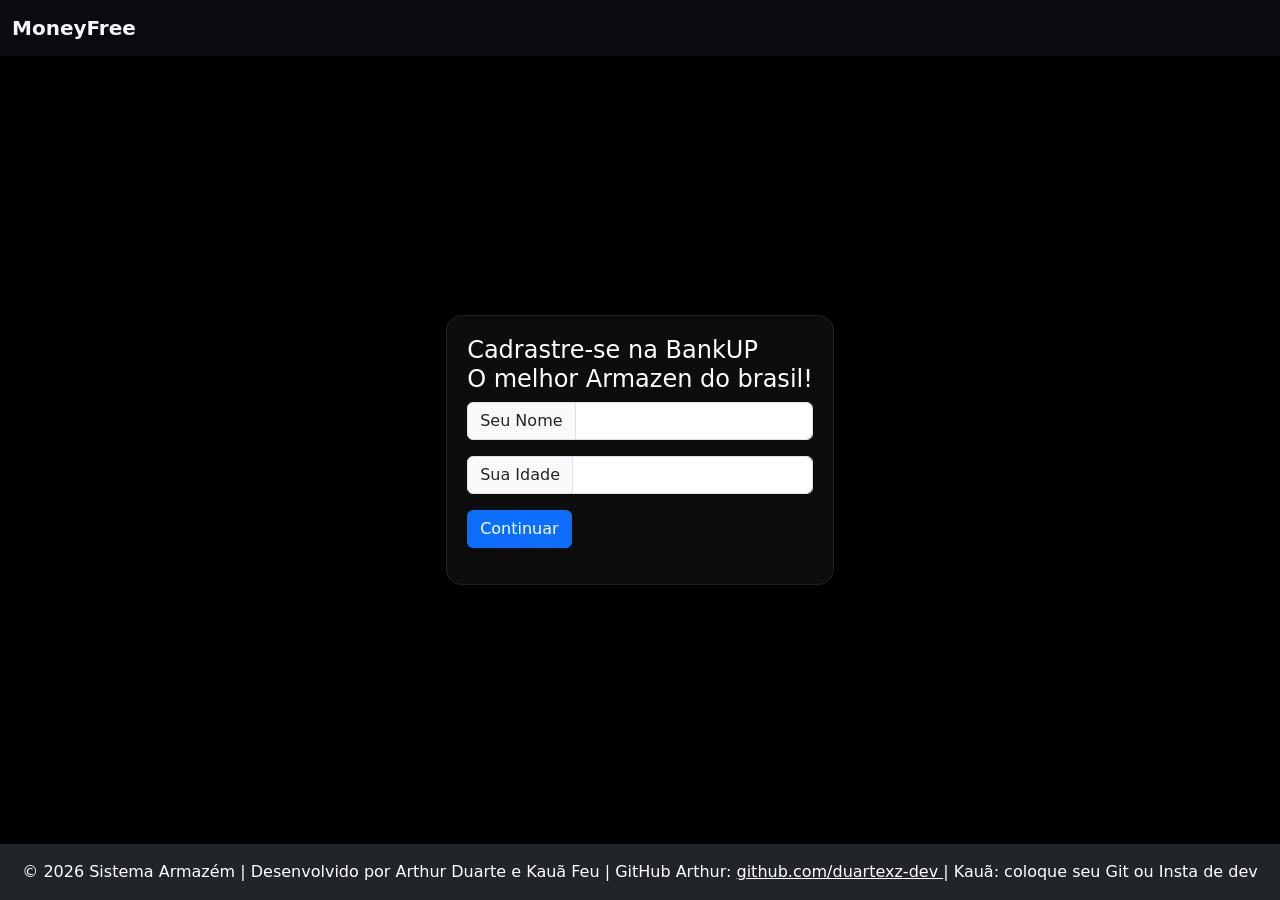
==== index.html @ b9325a63 "MoneyFree 2.0" ====
<!DOCTYPE html>
<html lang="pt-br">

<head>
    <meta charset="UTF-8">
    <meta name="viewport" content="width=device-width, initial-scale=1.0">
    <title>MoneyFree</title>
    <link href="https://cdn.jsdelivr.net/npm/bootstrap@5.3.8/dist/css/bootstrap.min.css" rel="stylesheet"
        integrity="sha384-sRIl4kxILFvY47J16cr9ZwB07vP4J8+LH7qKQnuqkuIAvNWLzeN8tE5YBujZqJLB" crossorigin="anonymous">
    <link rel="stylesheet" href="login.css">

</head>

<body>

    <nav class="navbar navbar-expand-lg navbar-custom">
        <div class="container-fluid">
            <a class="navbar-brand">MoneyFree</a>

            <button class="navbar-toggler" type="button" data-bs-toggle="collapse" data-bs-target="#navbarNav">
                <span class="navbar-toggler-icon"></span>
            </button>


        </div>
    </nav>


    <div class="div-login">
        <div class="login">

            <h4>Cadrastre-se na BankUP <br>
                O melhor Armazen do brasil!</h4>

            <div class="input-group mb-3">
                <span class="input-group-text" id="inputGroup-sizing-default">Seu Nome</span>
                <input type="text" class="form-control" aria-label="Sizing example input"
                    aria-describedby="inputGroup-sizing-default" id="nome">
            </div>
            <div class="input-group mb-3">
                <span class="input-group-text" id="inputGroup-sizing-default">Sua Idade</span>
                <input type="text" class="form-control" aria-label="Sizing example input"
                    aria-describedby="inputGroup-sizing-default" id="idade">
            </div>

            <div class="div-btn">
                <button type="button" class="btn btn-primary" onclick="confirmar()" id="btn-ocult2">Continuar</button>
            </div>

            <a class="btn btn-ocult btn-success" href="./html/home.html" id="btn-ocult">Ir para Home!</a>

            <p style=" color: rgb(255, 255, 255);" id="result"></p>

        </div>

    </div>









    <footer>
        <nav class="navbar bg-dark">
            <div class="container-fluid justify-content-center">

                <span class="navbar-text text-white">
                    © 2026 Sistema Armazém | Desenvolvido por Arthur Duarte e Kauã Feu |
                    GitHub Arthur:
                    <a class="text-white" href="https://github.com/duartexz-dev" target="_blank">
                        github.com/duartexz-dev
                    </a>
                    | Kauã: coloque seu Git ou Insta de dev
                </span>

            </div>
        </nav>
    </footer>
    <script src="login.js"></script>
    <script src="https://cdn.jsdelivr.net/npm/bootstrap@5.3.8/dist/js/bootstrap.bundle.min.js"
        integrity="sha384-FKyoEForCGlyvwx9Hj09JcYn3nv7wiPVlz7YYwJrWVcXK/BmnVDxM+D2scQbITxI"
        crossorigin="anonymous"></script>

</body>

</html>
---- login.css ----
body {
  background-color: rgb(0, 0, 0);
  margin: 0;
  overflow-x: hidden;
  height: 100%;
}
:root {
  /* PRIMARY - cor principal do sistema */
  --primary: #0b0b0f; /* preto elegante */
  --primary-dark: #050507; /* preto profundo */
  --primary-light: #1a1a1f; /* preto levemente claro */

  /* SECONDARY - azul escuro sofisticado */
  --secondary: #0f1f3d;
  --secondary-dark: #0a1529;
  --secondary-light: #1c3a6b;

  /* CUSTOM - tons neutros e sofisticados */
  --custom-gray: #2a2a2f;
  --custom-gray-light: #4a4a52;
  --custom-silver: #c2c2c7;

  /* DETALHES (opcional para UI) */
  --accent: #3f51b5; /* azul elegante para botões */
  --highlight: #6c7cff; /* destaque */

  /* TEXTO */
  --text-primary: #f5f7ff;
  --text-secondary: #b8bcc8;

  /* FUNDOS */
  --bg-main: var(--primary);
  --bg-card: var(--custom-gray);
}
.navbar-custom {
  background: var(--primary);
}

.navbar-custom .navbar-brand {
  color: var(--text-primary);
  font-weight: 600;
}

.navbar-custom .nav-link {
  color: var(--text-primary);
  transition: 0.2s;
}

.navbar-custom .nav-link:hover {
  color: var(--text-primary);
}

.navbar-custom .nav-link.active {
  color: var(--text-primary);
  border-bottom: 2px solid var(--custom-gray);
}

.login {
  position: relative;
  overflow: hidden;

  background-color: var(--primary);
  border-radius: 40px;

  background: rgba(255, 255, 255, 0.05);
  backdrop-filter: blur(15px);
  border-radius: 16px;
  border: 1px solid rgba(255, 255, 255, 0.08);

  transition: all 0.35s ease;

  padding: 20px;
  display: grid;
  justify-content: center;
  align-items: center;
  color: white;
}

/* reflexo */
.login::before {
  content: "";
  position: absolute;
  top: 0;
  left: -100%;
  width: 60%;
  height: 100%;

  background: linear-gradient(
    120deg,
    transparent,
    rgba(255, 255, 255, 0.25),
    transparent
  );

  transform: skewX(-25deg);
  transition: 0.8s;
}

/* animação do reflexo */
.login:hover::before {
  left: 130%;
}

/* efeito aproximar */
.login:hover {
  transform: scale(1.05);
  box-shadow: 0 10px 40px rgba(0, 0, 0, 0.6);
}
.login:hover {
  transform: scale(1.05);
  box-shadow: 0 10px 40px rgba(0, 0, 0, 0.6);
}

.div-login {
  display: flex;
  justify-content: center;
  align-items: center;

  animation: fadeIn 1s ease forwards;
}

.btn-ocult {
  display: none;
  margin: 10px;
}

@keyframes fadeIn {
  from {
    opacity: 0;
    transform: translateY(20px);
  }
  to {
    opacity: 1;
    transform: translateY(0);
  }
}
html,
body {
  height: 100%;
}

body {
  display: flex;
  flex-direction: column;
}

.div-login {
  flex: 1;
}
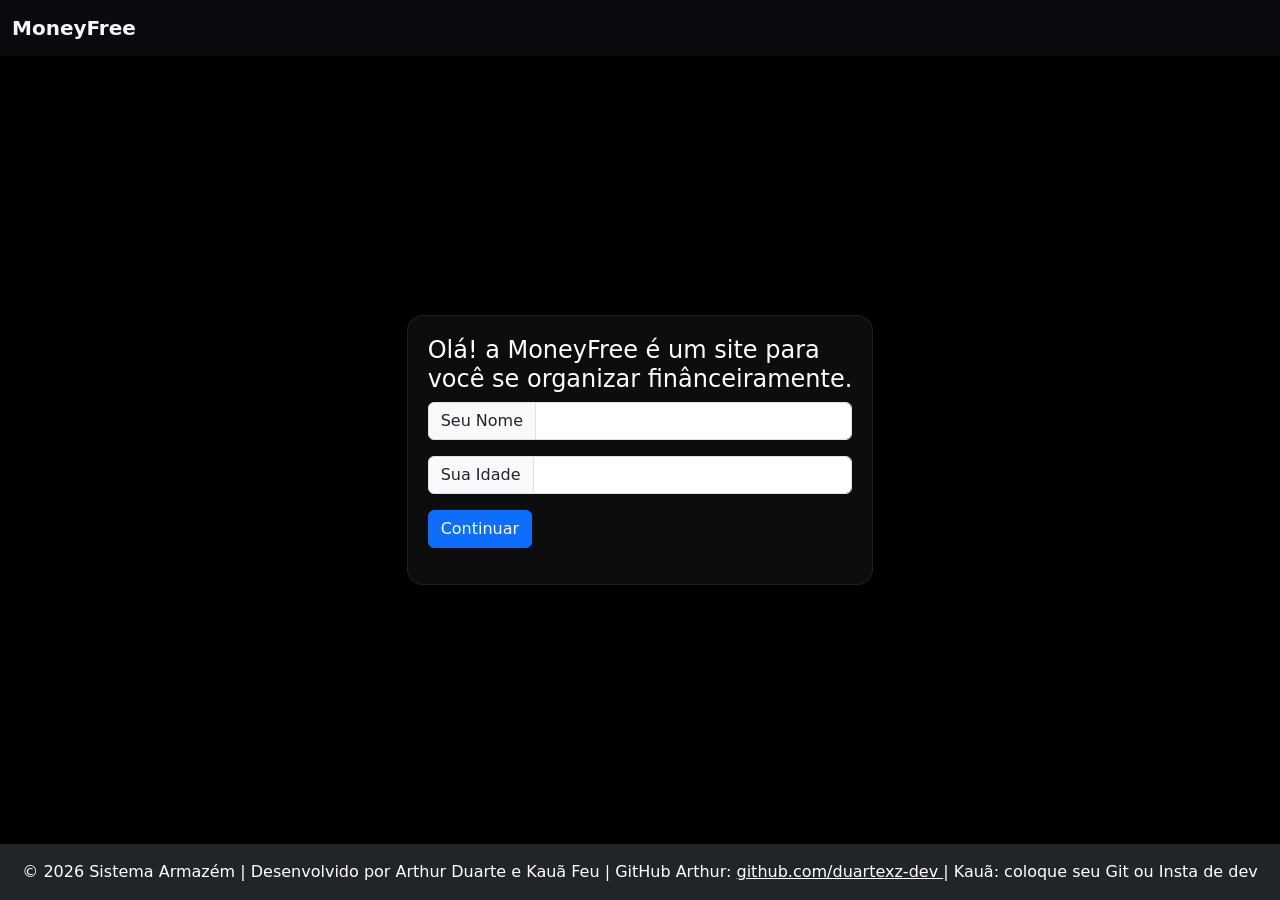
==== commit e66cd0c3: "MoneyFree 2.5" ====
--- a/index.html
+++ b/index.html
@@ -29,8 +29,8 @@
     <div class="div-login">
         <div class="login">
 
-            <h4>Cadrastre-se na BankUP <br>
-                O melhor Armazen do brasil!</h4>
+            <h4>Olá! a MoneyFree é um site para <br>
+                você se organizar finânceiramente.</h4>
 
             <div class="input-group mb-3">
                 <span class="input-group-text" id="inputGroup-sizing-default">Seu Nome</span>
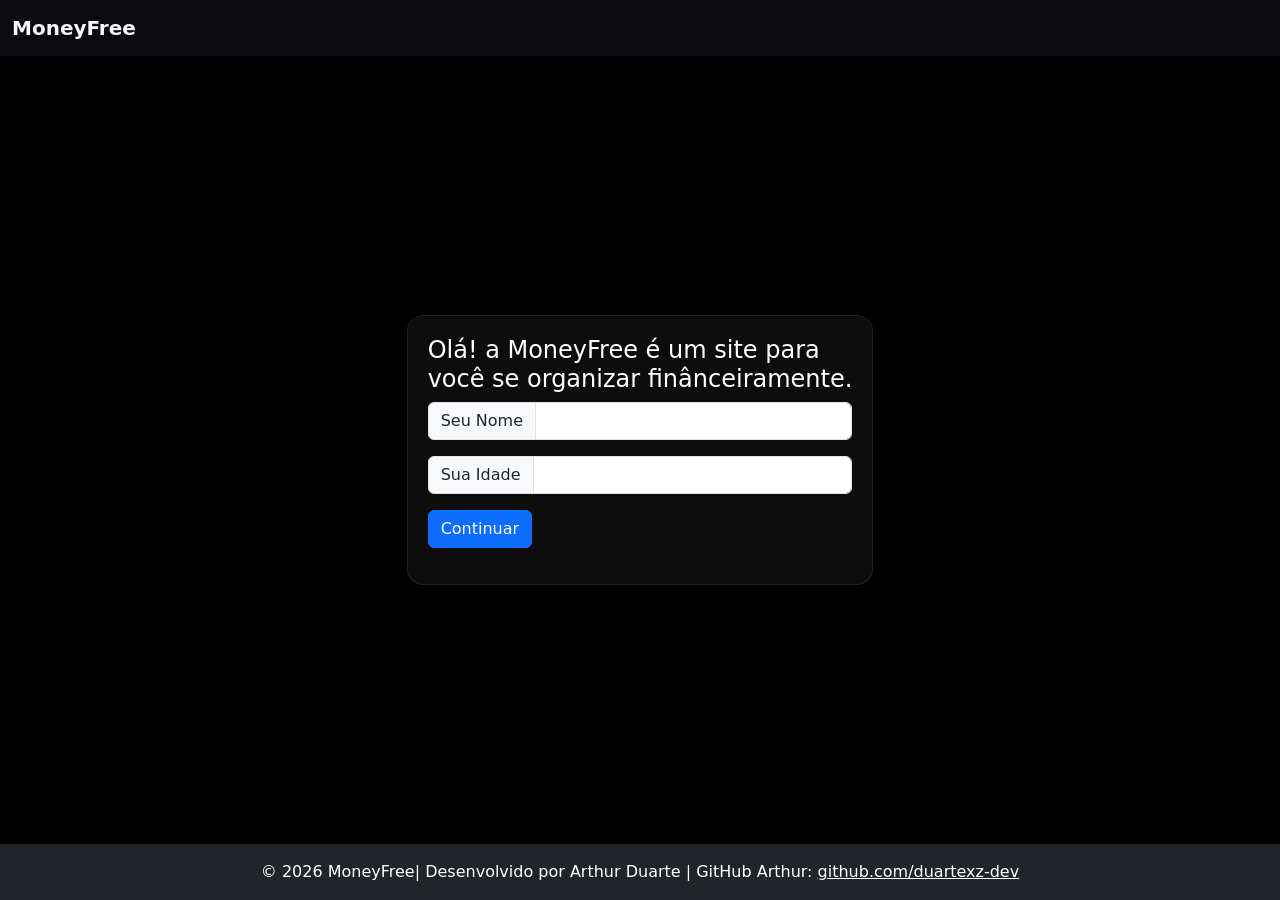
==== commit 9900a4cf: "Definitive Version" ====
--- a/index.html
+++ b/index.html
@@ -54,31 +54,23 @@
         </div>
 
     </div>
-
-
-
-
-
-
-
-
-
     <footer>
         <nav class="navbar bg-dark">
             <div class="container-fluid justify-content-center">
 
                 <span class="navbar-text text-white">
-                    © 2026 Sistema Armazém | Desenvolvido por Arthur Duarte e Kauã Feu |
+                    © 2026 MoneyFree| Desenvolvido por Arthur Duarte |
                     GitHub Arthur:
                     <a class="text-white" href="https://github.com/duartexz-dev" target="_blank">
                         github.com/duartexz-dev
                     </a>
-                    | Kauã: coloque seu Git ou Insta de dev
+
                 </span>
 
             </div>
         </nav>
     </footer>
+
     <script src="login.js"></script>
     <script src="https://cdn.jsdelivr.net/npm/bootstrap@5.3.8/dist/js/bootstrap.bundle.min.js"
         integrity="sha384-FKyoEForCGlyvwx9Hj09JcYn3nv7wiPVlz7YYwJrWVcXK/BmnVDxM+D2scQbITxI"
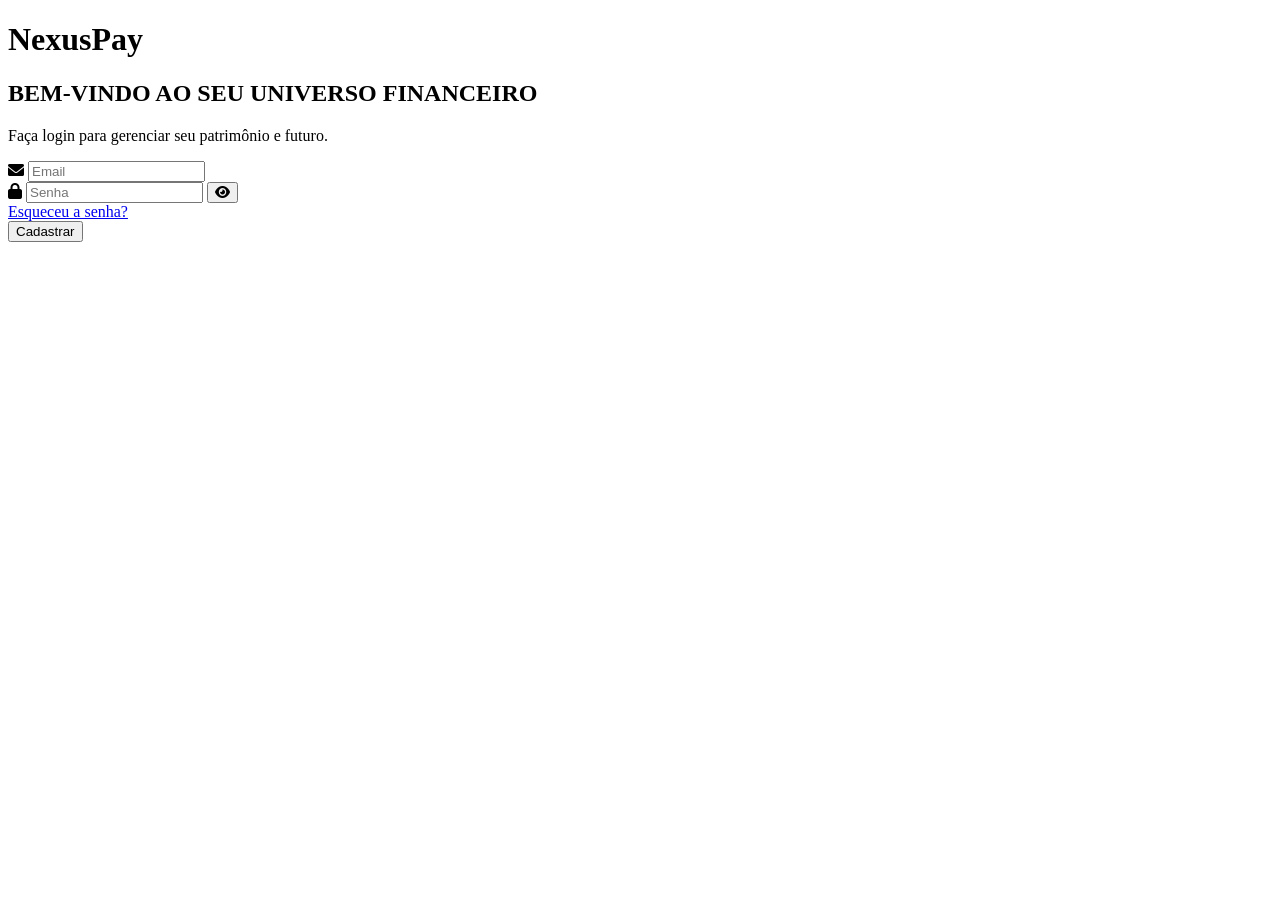
==== commit 1beb8e56: "Update file paths to use absolute URLs for CSS and JS resources" ====
--- a/index.html
+++ b/index.html
@@ -4,78 +4,75 @@
 <head>
     <meta charset="UTF-8">
     <meta name="viewport" content="width=device-width, initial-scale=1.0">
-    <title>MoneyFree</title>
-    <link href="https://cdn.jsdelivr.net/npm/bootstrap@5.3.8/dist/css/bootstrap.min.css" rel="stylesheet"
-        integrity="sha384-sRIl4kxILFvY47J16cr9ZwB07vP4J8+LH7qKQnuqkuIAvNWLzeN8tE5YBujZqJLB" crossorigin="anonymous">
-    <link rel="stylesheet" href="login.css">
-
+    <title>Login - NEBULA Financial</title>
+    <link rel="stylesheet" href="/MoneyFree/style.css">
+    <link rel="preconnect" href="https://fonts.googleapis.com">
+    <link rel="preconnect" href="https://fonts.gstatic.com" crossorigin>
+    <link href="https://fonts.googleapis.com/css2?family=Poppins:wght@300;400;600;700&display=swap" rel="stylesheet">
+    <link rel="stylesheet" href="https://cdnjs.cloudflare.com/ajax/libs/font-awesome/6.0.0/css/all.min.css">
 </head>
 
 <body>
 
-    <nav class="navbar navbar-expand-lg navbar-custom">
-        <div class="container-fluid">
-            <a class="navbar-brand">MoneyFree</a>
+    <div class="space-background"></div>
 
-            <button class="navbar-toggler" type="button" data-bs-toggle="collapse" data-bs-target="#navbarNav">
-                <span class="navbar-toggler-icon"></span>
-            </button>
+    <div class="login-page-container">
+
+        <div class="nebula-logo-container">
+
+            <h1 class="logo-text">NexusPay</h1>
+        </div>
+
+        <main class="login-panel">
+            <header class="login-header">
+                <h2>BEM-VINDO AO SEU UNIVERSO FINANCEIRO</h2>
+                <p>Faça login para gerenciar seu patrimônio e futuro.</p>
+            </header>
+
+            <div class="login-form">
+                <div class="input-group">
+                    <label for="email"><i class="fas fa-envelope"></i></label>
+                    <input type="email" id="email" name="email" placeholder="Email" required>
+                </div>
+
+                <div class="input-group">
+                    <label for="password"><i class="fas fa-lock"></i></label>
+                    <input type="password" id="senha" name="password" placeholder="Senha" required>
+                    <button type="button" class="toggle-password"><i class="fas fa-eye"></i></button>
+                </div>
+
+                <div class="form-options">
+                    <a href="#" class="forgot-password-link">Esqueceu a senha?</a>
+                </div>
+
+                <button type="submit" class="btn-primary btn-login" onclick="criar()">Cadastrar</button>
+
+                <a style="color: white; text-decoration: none; " href="/MoneyFree/html/login.html">Já tem conta?</a>
+
+                </di>
 
 
-        </div>
-    </nav>
-
-
-    <div class="div-login">
-        <div class="login">
-
-            <h4>Olá! a MoneyFree é um site para <br>
-                você se organizar finânceiramente.</h4>
-
-            <div class="input-group mb-3">
-                <span class="input-group-text" id="inputGroup-sizing-default">Seu Nome</span>
-                <input type="text" class="form-control" aria-label="Sizing example input"
-                    aria-describedby="inputGroup-sizing-default" id="nome">
-            </div>
-            <div class="input-group mb-3">
-                <span class="input-group-text" id="inputGroup-sizing-default">Sua Idade</span>
-                <input type="text" class="form-control" aria-label="Sizing example input"
-                    aria-describedby="inputGroup-sizing-default" id="idade">
-            </div>
-
-            <div class="div-btn">
-                <button type="button" class="btn btn-primary" onclick="confirmar()" id="btn-ocult2">Continuar</button>
-            </div>
-
-            <a class="btn btn-ocult btn-success" href="./html/home.html" id="btn-ocult">Ir para Home!</a>
-
-            <p style=" color: rgb(255, 255, 255);" id="result"></p>
-
-        </div>
+        </main>
 
     </div>
-    <footer>
-        <nav class="navbar bg-dark">
-            <div class="container-fluid justify-content-center">
+    <div class="space-background"></div>
 
-                <span class="navbar-text text-white">
-                    © 2026 MoneyFree| Desenvolvido por Arthur Duarte |
-                    GitHub Arthur:
-                    <a class="text-white" href="https://github.com/duartexz-dev" target="_blank">
-                        github.com/duartexz-dev
-                    </a>
+    <div class="comets-container">
+        <div class="comet"></div>
+        <div class="comet"></div>
+        <div class="comet"></div>
+        <div class="comet"></div>
+        <div class="comet"></div>
+        <div class="comet"></div>
+        <div class="comet"></div>
+        <div class="comet"></div>
+        <div class="comet"></div>
+        <div class="comet"></div>
+        <div class="comet"></div>
+        <div class="comet"></div>
+    </div>
 
-                </span>
-
-            </div>
-        </nav>
-    </footer>
-
-    <script src="login.js"></script>
-    <script src="https://cdn.jsdelivr.net/npm/bootstrap@5.3.8/dist/js/bootstrap.bundle.min.js"
-        integrity="sha384-FKyoEForCGlyvwx9Hj09JcYn3nv7wiPVlz7YYwJrWVcXK/BmnVDxM+D2scQbITxI"
-        crossorigin="anonymous"></script>
-
+    <script src="/MoneyFree/js/Cadastro.js"></script>
 </body>
 
 </html>
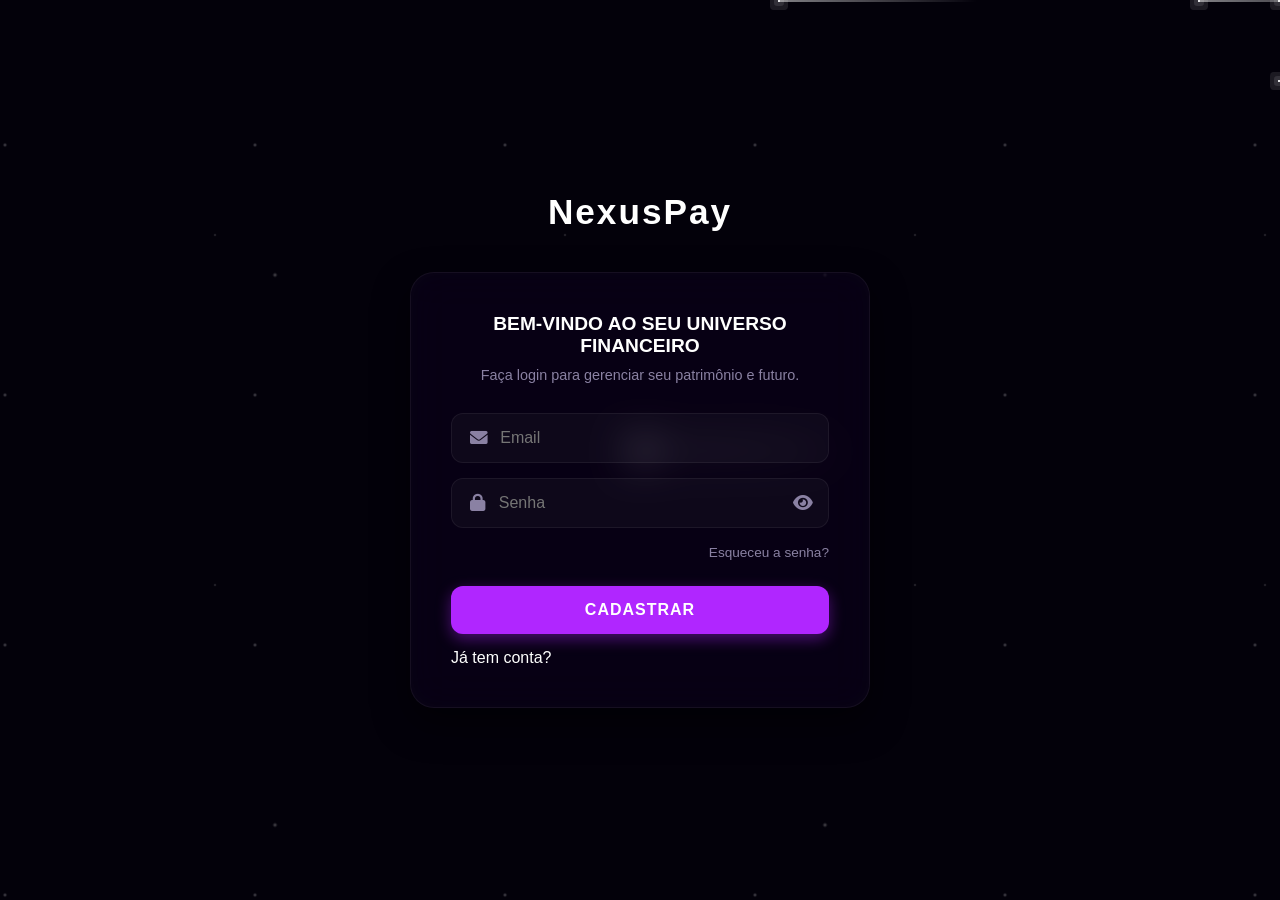
==== commit 8e6ed61a: "Links bugados corrijidos" ====
--- a/index.html
+++ b/index.html
@@ -5,7 +5,7 @@
     <meta charset="UTF-8">
     <meta name="viewport" content="width=device-width, initial-scale=1.0">
     <title>Login - NEBULA Financial</title>
-    <link rel="stylesheet" href="/MoneyFree/style.css">
+    <link rel="stylesheet" href="style.css">
     <link rel="preconnect" href="https://fonts.googleapis.com">
     <link rel="preconnect" href="https://fonts.gstatic.com" crossorigin>
     <link href="https://fonts.googleapis.com/css2?family=Poppins:wght@300;400;600;700&display=swap" rel="stylesheet">
@@ -47,7 +47,7 @@
 
                 <button type="submit" class="btn-primary btn-login" onclick="criar()">Cadastrar</button>
 
-                <a style="color: white; text-decoration: none; " href="/MoneyFree/html/login.html">Já tem conta?</a>
+                <a style="color: white; text-decoration: none; " href="./html/login.html">Já tem conta?</a>
 
                 </di>
 
@@ -72,7 +72,7 @@
         <div class="comet"></div>
     </div>
 
-    <script src="/MoneyFree/js/Cadastro.js"></script>
+    <script src="./js/Cadastro.js"></script>
 </body>
 
 </html>
--- a/style.css
+++ b/style.css
@@ -0,0 +1,366 @@
+/* --- Configurações Globais (Consistentes com dashboard) --- */
+:root {
+  --bg-space: #03010a; /* Preto profundo */
+  --panel-bg: rgba(15, 2, 35, 0.4); /* Fundo painel translúcido */
+  --glass-border: rgba(255, 255, 255, 0.06); /* Borda de vidro sutil */
+  --neon-purple: #b026ff; /* Roxo Neon */
+  --neon-purple-glow: rgba(176, 38, 255, 0.4);
+  --text-main: #ffffff;
+  --text-muted: #8a81a3;
+  --font-family: "Poppins", sans-serif;
+}
+
+* {
+  margin: 0;
+  padding: 0;
+  box-sizing: border-box;
+}
+
+body {
+  font-family: var(--font-family);
+  background-color: var(--bg-space);
+  color: var(--text-main);
+  min-height: 100vh;
+  display: flex;
+  justify-content: center;
+  align-items: center;
+  overflow: hidden;
+}
+
+/* --- Fundo de Espaço Simulado (Reutilizado) --- */
+.space-background {
+  position: fixed;
+  top: 0;
+  left: 0;
+  width: 100%;
+  height: 100%;
+  background-image:
+    radial-gradient(white, rgba(255, 255, 255, 0.2) 2px, transparent 3px),
+    radial-gradient(white, rgba(255, 255, 255, 0.15) 1px, transparent 2px),
+    radial-gradient(white, rgba(255, 255, 255, 0.1) 2px, transparent 3px);
+  background-size:
+    550px 550px,
+    350px 350px,
+    250px 250px;
+  background-position:
+    0 0,
+    40px 60px,
+    130px 270px;
+  opacity: 0.15;
+  z-index: -1;
+}
+
+/* --- Container Principal --- */
+.login-page-container {
+  display: flex;
+  flex-direction: column;
+  align-items: center;
+  width: 100%;
+  max-width: 500px;
+  padding: 20px;
+}
+
+/* --- Logotipo --- */
+.nebula-logo-container {
+  display: flex;
+  align-items: center;
+  gap: 15px;
+  margin-bottom: 40px;
+}
+
+.logo-icon {
+  width: 50px;
+  height: 50px;
+  background: var(--neon-purple);
+  border-radius: 50%;
+  display: flex;
+  align-items: center;
+  justify-content: center;
+  font-weight: 700;
+  font-size: 1.5rem;
+  box-shadow: 0 0 20px var(--neon-purple-glow);
+}
+
+.logo-text {
+  font-size: 2.2rem;
+  font-weight: 700;
+  letter-spacing: 2px;
+}
+
+/* --- Painel de Login (Glassmorphism Avançado) --- */
+.login-panel {
+  background: var(--panel-bg);
+  backdrop-filter: blur(20px); /* Efeito de Vidro Forte */
+  -webkit-backdrop-filter: blur(20px);
+  border: 1px solid var(--glass-border);
+  border-radius: 24px;
+  padding: 40px;
+  width: 100%;
+  box-shadow:
+    0 15px 35px rgba(0, 0, 0, 0.5),
+    inset 0 0 15px rgba(255, 255, 255, 0.02);
+}
+
+.login-header h2 {
+  font-size: 1.2rem;
+  font-weight: 600;
+  text-align: center;
+  margin-bottom: 10px;
+}
+
+.login-header p {
+  color: var(--text-muted);
+  font-size: 0.9rem;
+  text-align: center;
+  margin-bottom: 30px;
+}
+
+/* --- Formulário e Inputs (Vidro) --- */
+.login-form {
+  display: flex;
+  flex-direction: column;
+  gap: 15px;
+}
+
+.input-group {
+  position: relative;
+  background: rgba(255, 255, 255, 0.03);
+  border: 1px solid var(--glass-border);
+  border-radius: 12px;
+  display: flex;
+  align-items: center;
+  padding: 0 15px;
+  transition: border-color 0.3s ease;
+}
+
+.input-group:focus-within {
+  border-color: var(--neon-purple);
+  box-shadow: 0 0 10px var(--neon-purple-glow);
+}
+
+.input-group label {
+  color: var(--text-muted);
+  font-size: 1.1rem;
+  width: 25px;
+  text-align: center;
+}
+
+.input-group input {
+  background: transparent;
+  border: none;
+  color: var(--text-main);
+  padding: 15px 10px;
+  font-family: var(--font-family);
+  font-size: 1rem;
+  width: 100%;
+}
+
+.input-group input:focus {
+  outline: none;
+}
+
+.input-group .toggle-password {
+  background: transparent;
+  border: none;
+  color: var(--text-muted);
+  cursor: pointer;
+  font-size: 1.1rem;
+}
+
+/* --- Opções do Formulário --- */
+.form-options {
+  text-align: right;
+  margin-bottom: 10px;
+}
+
+.forgot-password-link {
+  color: var(--text-muted);
+  text-decoration: none;
+  font-size: 0.85rem;
+  transition: color 0.3s ease;
+}
+
+.forgot-password-link:hover {
+  color: var(--neon-purple);
+}
+
+/* --- Botão Principal (Neon) --- */
+.btn-primary {
+  background: var(--neon-purple);
+  border: none;
+  color: white;
+  padding: 15px;
+  border-radius: 12px;
+  font-family: var(--font-family);
+  font-size: 1rem;
+  font-weight: 600;
+  cursor: pointer;
+  text-transform: uppercase;
+  letter-spacing: 1px;
+  transition:
+    transform 0.2s ease,
+    box-shadow 0.3s ease;
+  box-shadow: 0 5px 15px var(--neon-purple-glow);
+}
+
+.btn-primary:hover {
+  transform: translateY(-2px);
+  box-shadow: 0 8px 25px var(--neon-purple-glow);
+}
+
+.btn-primary:active {
+  transform: translateY(1px);
+}
+
+/* --- Footer e Divisor --- */
+.login-footer {
+  margin-top: 30px;
+  text-align: center;
+}
+
+.divider {
+  display: flex;
+  align-items: center;
+  color: var(--text-muted);
+  font-size: 0.8rem;
+  margin-bottom: 20px;
+}
+
+.divider::before,
+.divider::after {
+  content: "";
+  flex-grow: 1;
+  height: 1px;
+  background: var(--glass-border);
+}
+
+.divider span {
+  padding: 0 10px;
+}
+
+/* --- Botões Sociais --- */
+.social-login-options {
+  display: grid;
+  grid-template-columns: repeat(4, 1fr);
+  gap: 10px;
+  margin-bottom: 20px;
+}
+
+.btn-social {
+  background: rgba(255, 255, 255, 0.03);
+  border: 1px solid var(--glass-border);
+  color: var(--text-main);
+  padding: 12px;
+  border-radius: 10px;
+  font-size: 1.2rem;
+  cursor: pointer;
+  transition:
+    background 0.3s ease,
+    border-color 0.3s ease;
+}
+
+.btn-social:hover {
+  background: rgba(255, 255, 255, 0.08);
+  border-color: rgba(255, 255, 255, 0.2);
+}
+
+/* --- Link Signup --- */
+.signup-prompt {
+  font-size: 0.9rem;
+  color: var(--text-muted);
+}
+
+.signup-link {
+  color: var(--neon-purple);
+  text-decoration: none;
+  font-weight: 600;
+}
+
+.signup-link:hover {
+  text-decoration: underline;
+}
+/* --- Efeito de Cometas/Meteoros --- */
+.comets-container {
+  position: fixed;
+  top: 0;
+  left: 0;
+  width: 100%;
+  height: 100%;
+  z-index: -1;
+  overflow: hidden;
+  pointer-events: none;
+}
+
+.comet {
+  position: absolute;
+  top: 50%;
+  left: 50%;
+  width: 2px;
+  height: 2px;
+  background: #fff;
+  border-radius: 50%;
+  box-shadow:
+    0 0 0 4px rgba(255, 255, 255, 0.1),
+    0 0 0 8px rgba(255, 255, 255, 0.1),
+    0 0 20px rgba(255, 255, 255, 1);
+  animation: animate-comet 4s linear infinite;
+}
+
+/* A cauda do cometa usando pseudo-elemento */
+.comet::before {
+  content: "";
+  position: absolute;
+  top: 50%;
+  transform: translateY(-50%);
+  width: 200px; /* Comprimento da cauda */
+  height: 1px;
+  background: linear-gradient(90deg, #fff, transparent);
+}
+
+/* Animação de movimento e inclinação */
+@keyframes animate-comet {
+  0% {
+    transform: rotate(315deg) translateX(0);
+    opacity: 1;
+  }
+  70% {
+    opacity: 1;
+  }
+  100% {
+    transform: rotate(315deg) translateX(-1000px);
+    opacity: 0;
+  }
+}
+
+/* Variações de posição e atraso para cada cometa */
+.comet:nth-child(1) {
+  top: 0;
+  right: 0;
+  left: initial;
+  animation-delay: 0s;
+  animation-duration: 2s;
+}
+
+.comet:nth-child(2) {
+  top: 0;
+  right: 80px;
+  left: initial;
+  animation-delay: 0.2s;
+  animation-duration: 4s;
+}
+
+.comet:nth-child(3) {
+  top: 80px;
+  right: 0;
+  left: initial;
+  animation-delay: 0.4s;
+  animation-duration: 3s;
+}
+
+.comet:nth-child(4) {
+  top: 0;
+  right: 500px;
+  left: initial;
+  animation-delay: 0.8s;
+  animation-duration: 2.5s;
+}
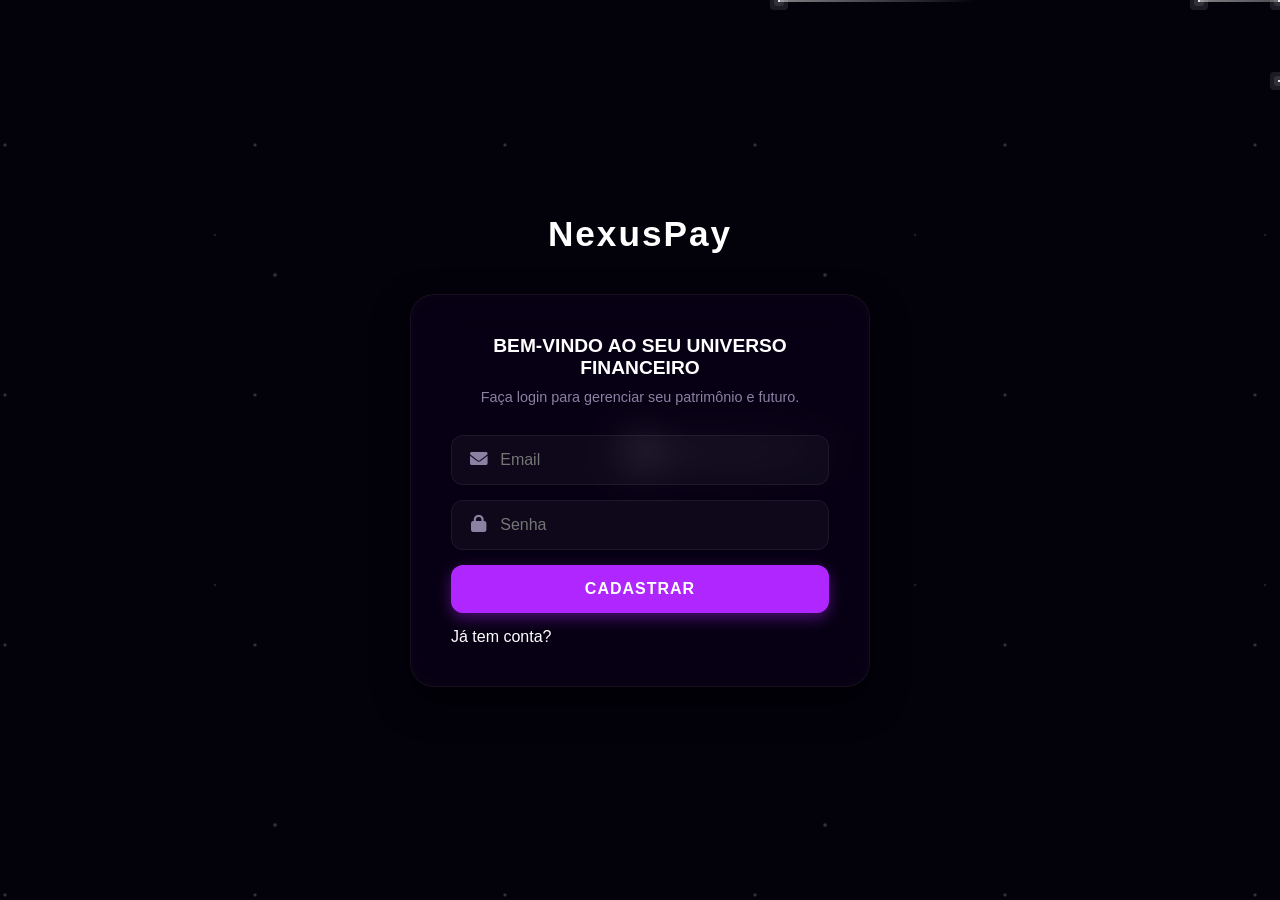
==== commit 135a0e99: "Remove password toggle button and forgot password link from login form" ====
--- a/index.html
+++ b/index.html
@@ -38,12 +38,10 @@
                 <div class="input-group">
                     <label for="password"><i class="fas fa-lock"></i></label>
                     <input type="password" id="senha" name="password" placeholder="Senha" required>
-                    <button type="button" class="toggle-password"><i class="fas fa-eye"></i></button>
+
                 </div>
 
-                <div class="form-options">
-                    <a href="#" class="forgot-password-link">Esqueceu a senha?</a>
-                </div>
+
 
                 <button type="submit" class="btn-primary btn-login" onclick="criar()">Cadastrar</button>
 
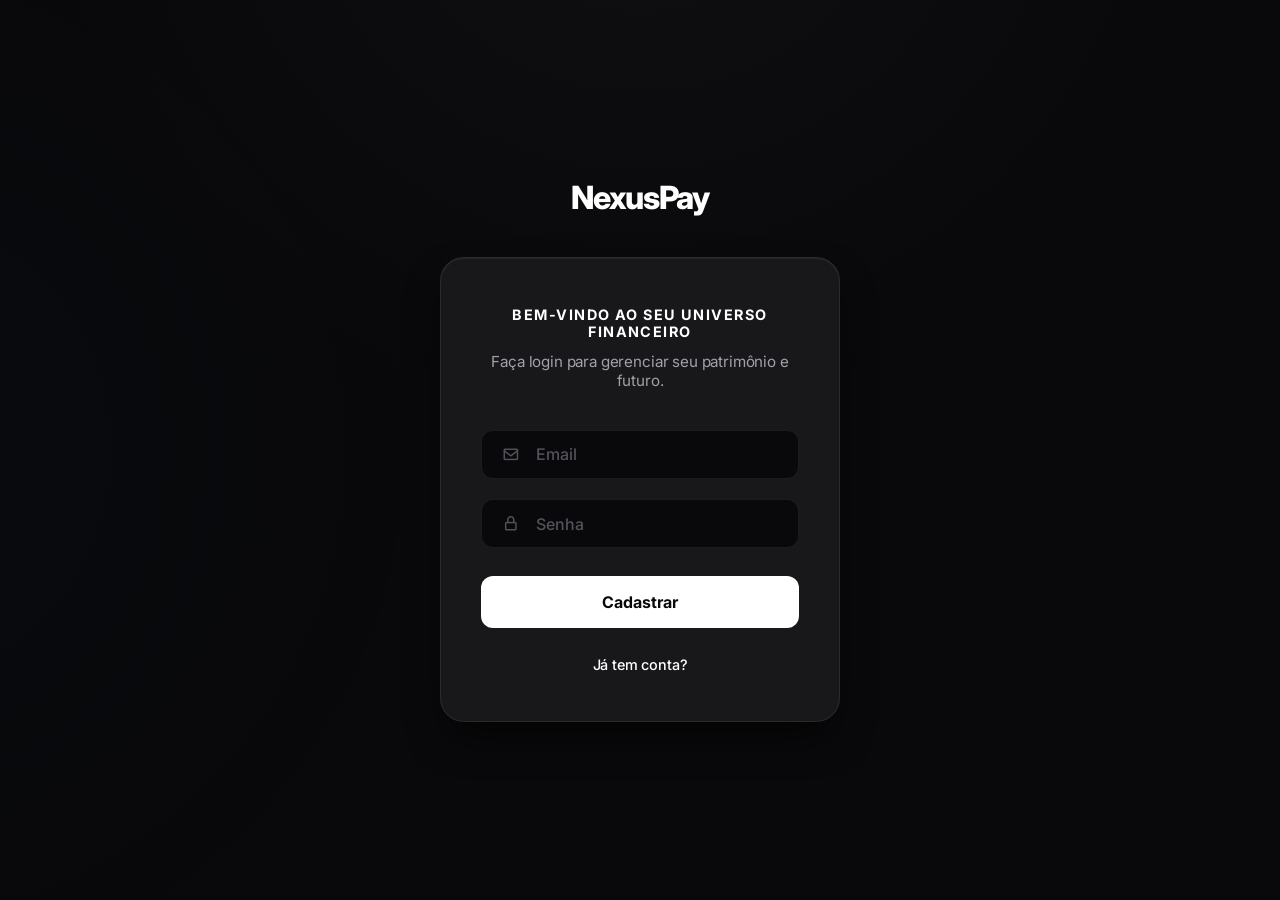
==== commit 093ceea2: "Redesigner com AI(Gemini 3.1 pro)" ====
--- a/index.html
+++ b/index.html
@@ -8,8 +8,8 @@
     <link rel="stylesheet" href="style.css">
     <link rel="preconnect" href="https://fonts.googleapis.com">
     <link rel="preconnect" href="https://fonts.gstatic.com" crossorigin>
-    <link href="https://fonts.googleapis.com/css2?family=Poppins:wght@300;400;600;700&display=swap" rel="stylesheet">
-    <link rel="stylesheet" href="https://cdnjs.cloudflare.com/ajax/libs/font-awesome/6.0.0/css/all.min.css">
+    <link href="https://fonts.googleapis.com/css2?family=Inter:wght@300;400;500;600;700;800&display=swap" rel="stylesheet">
+    <link href="https://cdn.jsdelivr.net/npm/boxicons@2.1.4/css/boxicons.min.css" rel="stylesheet">
 </head>
 
 <body>
@@ -31,14 +31,13 @@
 
             <div class="login-form">
                 <div class="input-group">
-                    <label for="email"><i class="fas fa-envelope"></i></label>
+                    <label for="email"><i class='bx bx-envelope'></i></label>
                     <input type="email" id="email" name="email" placeholder="Email" required>
                 </div>
 
                 <div class="input-group">
-                    <label for="password"><i class="fas fa-lock"></i></label>
+                    <label for="password"><i class='bx bx-lock-alt'></i></label>
                     <input type="password" id="senha" name="password" placeholder="Senha" required>
-
                 </div>
 
 
--- a/style.css
+++ b/style.css
@@ -1,13 +1,28 @@
-/* --- Configurações Globais (Consistentes com dashboard) --- */
+@import url("https://fonts.googleapis.com/css2?family=Inter:wght@300;400;500;600;700;800&display=swap");
+
 :root {
-  --bg-space: #03010a; /* Preto profundo */
-  --panel-bg: rgba(15, 2, 35, 0.4); /* Fundo painel translúcido */
-  --glass-border: rgba(255, 255, 255, 0.06); /* Borda de vidro sutil */
-  --neon-purple: #b026ff; /* Roxo Neon */
-  --neon-purple-glow: rgba(176, 38, 255, 0.4);
-  --text-main: #ffffff;
-  --text-muted: #8a81a3;
-  --font-family: "Poppins", sans-serif;
+  /* THEME: Sophisticated Minimalist (Linear x Apple x Stripe) */
+  --bg-deep: #09090b; /* Zinc 950 */
+  --bg-surface: #18181b; /* Zinc 900 */
+  --bg-surface-hover: #27272a; /* Zinc 800 */
+  
+  --border-subtle: rgba(255, 255, 255, 0.04);
+  --border-light: rgba(255, 255, 255, 0.08);
+  --border-strong: rgba(255, 255, 255, 0.15);
+
+  --accent-primary: #f8fafc;
+  --accent-blue: #3b82f6;
+  
+  --text-pure: #ffffff;
+  --text-primary: #f4f4f5;
+  --text-secondary: #a1a1aa;
+  --text-tertiary: #52525b;
+
+  --ease-out-expo: cubic-bezier(0.16, 1, 0.3, 1);
+  --ease-spring: cubic-bezier(0.175, 0.885, 0.32, 1.275);
+  
+  --shadow-lg: 0 20px 40px -10px rgba(0, 0, 0, 0.7);
+  --shadow-inset: inset 0 1px 0 rgba(255, 255, 255, 0.05);
 }
 
 * {
@@ -17,350 +32,174 @@
 }
 
 body {
-  font-family: var(--font-family);
-  background-color: var(--bg-space);
-  color: var(--text-main);
+  font-family: 'Inter', sans-serif;
+  background-color: var(--bg-deep);
+  color: var(--text-primary);
   min-height: 100vh;
   display: flex;
   justify-content: center;
   align-items: center;
   overflow: hidden;
-}
-
-/* --- Fundo de Espaço Simulado (Reutilizado) --- */
-.space-background {
+  -webkit-font-smoothing: antialiased;
+  letter-spacing: -0.01em;
+}
+
+/* Ambient Background Background */
+body::before {
+  content: '';
   position: fixed;
-  top: 0;
-  left: 0;
+  top: 0; left: 0; width: 100%; height: 100%;
+  background: 
+    radial-gradient(circle at 50% -20%, rgba(255, 255, 255, 0.03) 0%, transparent 50%),
+    radial-gradient(circle at -10% 50%, rgba(59, 130, 246, 0.02) 0%, transparent 40%);
+  z-index: -1;
+}
+
+/* Container */
+.login-page-container {
+  display: flex;
+  flex-direction: column;
+  align-items: center;
   width: 100%;
-  height: 100%;
-  background-image:
-    radial-gradient(white, rgba(255, 255, 255, 0.2) 2px, transparent 3px),
-    radial-gradient(white, rgba(255, 255, 255, 0.15) 1px, transparent 2px),
-    radial-gradient(white, rgba(255, 255, 255, 0.1) 2px, transparent 3px);
-  background-size:
-    550px 550px,
-    350px 350px,
-    250px 250px;
-  background-position:
-    0 0,
-    40px 60px,
-    130px 270px;
-  opacity: 0.15;
-  z-index: -1;
-}
-
-/* --- Container Principal --- */
-.login-page-container {
+  max-width: 440px;
+  padding: 20px;
+  animation: slideUp 0.6s var(--ease-out-expo);
+}
+
+@keyframes slideUp {
+  from { opacity: 0; transform: translateY(20px); }
+  to { opacity: 1; transform: translateY(0); }
+}
+
+/* Logo */
+.nebula-logo-container {
+  margin-bottom: 2.5rem;
+  text-align: center;
+}
+
+.logo-text {
+  font-size: 2rem;
+  font-weight: 800;
+  letter-spacing: -0.04em;
+  color: var(--text-pure);
+}
+
+/* Panel */
+.login-panel {
+  background: var(--bg-surface);
+  border: 1px solid var(--border-light);
+  border-radius: 24px;
+  padding: 3rem 2.5rem;
+  width: 100%;
+  box-shadow: var(--shadow-lg), var(--shadow-inset);
+}
+
+.login-header {
+  text-align: center;
+  margin-bottom: 2.5rem;
+}
+
+.login-header h2 {
+  font-size: 0.9rem;
+  font-weight: 700;
+  text-transform: uppercase;
+  letter-spacing: 0.1em;
+  color: var(--text-pure);
+  margin-bottom: 0.75rem;
+}
+
+.login-header p {
+  color: var(--text-secondary);
+  font-size: 0.95rem;
+}
+
+/* Form */
+.login-form {
   display: flex;
   flex-direction: column;
-  align-items: center;
-  width: 100%;
-  max-width: 500px;
-  padding: 20px;
-}
-
-/* --- Logotipo --- */
-.nebula-logo-container {
-  display: flex;
-  align-items: center;
-  gap: 15px;
-  margin-bottom: 40px;
-}
-
-.logo-icon {
-  width: 50px;
-  height: 50px;
-  background: var(--neon-purple);
-  border-radius: 50%;
-  display: flex;
-  align-items: center;
-  justify-content: center;
-  font-weight: 700;
-  font-size: 1.5rem;
-  box-shadow: 0 0 20px var(--neon-purple-glow);
-}
-
-.logo-text {
-  font-size: 2.2rem;
-  font-weight: 700;
-  letter-spacing: 2px;
-}
-
-/* --- Painel de Login (Glassmorphism Avançado) --- */
-.login-panel {
-  background: var(--panel-bg);
-  backdrop-filter: blur(20px); /* Efeito de Vidro Forte */
-  -webkit-backdrop-filter: blur(20px);
-  border: 1px solid var(--glass-border);
-  border-radius: 24px;
-  padding: 40px;
-  width: 100%;
-  box-shadow:
-    0 15px 35px rgba(0, 0, 0, 0.5),
-    inset 0 0 15px rgba(255, 255, 255, 0.02);
-}
-
-.login-header h2 {
-  font-size: 1.2rem;
-  font-weight: 600;
-  text-align: center;
-  margin-bottom: 10px;
-}
-
-.login-header p {
-  color: var(--text-muted);
-  font-size: 0.9rem;
-  text-align: center;
-  margin-bottom: 30px;
-}
-
-/* --- Formulário e Inputs (Vidro) --- */
-.login-form {
-  display: flex;
-  flex-direction: column;
-  gap: 15px;
+  gap: 1.25rem;
 }
 
 .input-group {
-  position: relative;
-  background: rgba(255, 255, 255, 0.03);
-  border: 1px solid var(--glass-border);
+  display: flex;
+  align-items: center;
+  background: var(--bg-deep);
+  border: 1px solid var(--border-light);
   border-radius: 12px;
-  display: flex;
-  align-items: center;
-  padding: 0 15px;
-  transition: border-color 0.3s ease;
+  padding: 0.85rem 1.25rem;
+  gap: 1rem;
+  transition: border-color 0.2s ease, box-shadow 0.2s ease;
 }
 
 .input-group:focus-within {
-  border-color: var(--neon-purple);
-  box-shadow: 0 0 10px var(--neon-purple-glow);
+  border-color: var(--text-pure);
 }
 
 .input-group label {
-  color: var(--text-muted);
+  color: var(--text-tertiary);
   font-size: 1.1rem;
-  width: 25px;
-  text-align: center;
+  display: flex;
+  align-items: center;
 }
 
 .input-group input {
   background: transparent;
   border: none;
-  color: var(--text-main);
-  padding: 15px 10px;
-  font-family: var(--font-family);
+  outline: none;
+  color: var(--text-primary);
+  font-family: inherit;
   font-size: 1rem;
+  font-weight: 500;
   width: 100%;
 }
 
-.input-group input:focus {
-  outline: none;
-}
-
-.input-group .toggle-password {
-  background: transparent;
+.input-group input::placeholder {
+  color: var(--text-tertiary);
+}
+
+/* Button */
+.btn-primary {
+  background: var(--text-pure);
+  color: var(--bg-deep);
   border: none;
-  color: var(--text-muted);
+  padding: 1rem;
+  border-radius: 12px;
+  font-family: inherit;
+  font-size: 1rem;
+  font-weight: 700;
   cursor: pointer;
-  font-size: 1.1rem;
-}
-
-/* --- Opções do Formulário --- */
-.form-options {
-  text-align: right;
-  margin-bottom: 10px;
-}
-
-.forgot-password-link {
-  color: var(--text-muted);
-  text-decoration: none;
-  font-size: 0.85rem;
-  transition: color 0.3s ease;
-}
-
-.forgot-password-link:hover {
-  color: var(--neon-purple);
-}
-
-/* --- Botão Principal (Neon) --- */
-.btn-primary {
-  background: var(--neon-purple);
-  border: none;
-  color: white;
-  padding: 15px;
-  border-radius: 12px;
-  font-family: var(--font-family);
-  font-size: 1rem;
-  font-weight: 600;
-  cursor: pointer;
-  text-transform: uppercase;
-  letter-spacing: 1px;
-  transition:
-    transform 0.2s ease,
-    box-shadow 0.3s ease;
-  box-shadow: 0 5px 15px var(--neon-purple-glow);
+  transition: all 0.2s var(--ease-out-expo);
+  margin-top: 0.5rem;
+  display: flex;
+  align-items: center;
+  justify-content: center;
 }
 
 .btn-primary:hover {
   transform: translateY(-2px);
-  box-shadow: 0 8px 25px var(--neon-purple-glow);
+  background: #e4e4e7;
 }
 
 .btn-primary:active {
-  transform: translateY(1px);
-}
-
-/* --- Footer e Divisor --- */
-.login-footer {
-  margin-top: 30px;
+  transform: translateY(0);
+}
+
+/* Links */
+.login-form a {
   text-align: center;
-}
-
-.divider {
-  display: flex;
-  align-items: center;
-  color: var(--text-muted);
-  font-size: 0.8rem;
-  margin-bottom: 20px;
-}
-
-.divider::before,
-.divider::after {
-  content: "";
-  flex-grow: 1;
-  height: 1px;
-  background: var(--glass-border);
-}
-
-.divider span {
-  padding: 0 10px;
-}
-
-/* --- Botões Sociais --- */
-.social-login-options {
-  display: grid;
-  grid-template-columns: repeat(4, 1fr);
-  gap: 10px;
-  margin-bottom: 20px;
-}
-
-.btn-social {
-  background: rgba(255, 255, 255, 0.03);
-  border: 1px solid var(--glass-border);
-  color: var(--text-main);
-  padding: 12px;
-  border-radius: 10px;
-  font-size: 1.2rem;
-  cursor: pointer;
-  transition:
-    background 0.3s ease,
-    border-color 0.3s ease;
-}
-
-.btn-social:hover {
-  background: rgba(255, 255, 255, 0.08);
-  border-color: rgba(255, 255, 255, 0.2);
-}
-
-/* --- Link Signup --- */
-.signup-prompt {
+  color: var(--text-secondary);
+  text-decoration: none;
   font-size: 0.9rem;
-  color: var(--text-muted);
-}
-
-.signup-link {
-  color: var(--neon-purple);
-  text-decoration: none;
-  font-weight: 600;
-}
-
-.signup-link:hover {
-  text-decoration: underline;
-}
-/* --- Efeito de Cometas/Meteoros --- */
-.comets-container {
-  position: fixed;
-  top: 0;
-  left: 0;
-  width: 100%;
-  height: 100%;
-  z-index: -1;
-  overflow: hidden;
-  pointer-events: none;
-}
-
-.comet {
-  position: absolute;
-  top: 50%;
-  left: 50%;
-  width: 2px;
-  height: 2px;
-  background: #fff;
-  border-radius: 50%;
-  box-shadow:
-    0 0 0 4px rgba(255, 255, 255, 0.1),
-    0 0 0 8px rgba(255, 255, 255, 0.1),
-    0 0 20px rgba(255, 255, 255, 1);
-  animation: animate-comet 4s linear infinite;
-}
-
-/* A cauda do cometa usando pseudo-elemento */
-.comet::before {
-  content: "";
-  position: absolute;
-  top: 50%;
-  transform: translateY(-50%);
-  width: 200px; /* Comprimento da cauda */
-  height: 1px;
-  background: linear-gradient(90deg, #fff, transparent);
-}
-
-/* Animação de movimento e inclinação */
-@keyframes animate-comet {
-  0% {
-    transform: rotate(315deg) translateX(0);
-    opacity: 1;
-  }
-  70% {
-    opacity: 1;
-  }
-  100% {
-    transform: rotate(315deg) translateX(-1000px);
-    opacity: 0;
-  }
-}
-
-/* Variações de posição e atraso para cada cometa */
-.comet:nth-child(1) {
-  top: 0;
-  right: 0;
-  left: initial;
-  animation-delay: 0s;
-  animation-duration: 2s;
-}
-
-.comet:nth-child(2) {
-  top: 0;
-  right: 80px;
-  left: initial;
-  animation-delay: 0.2s;
-  animation-duration: 4s;
-}
-
-.comet:nth-child(3) {
-  top: 80px;
-  right: 0;
-  left: initial;
-  animation-delay: 0.4s;
-  animation-duration: 3s;
-}
-
-.comet:nth-child(4) {
-  top: 0;
-  right: 500px;
-  left: initial;
-  animation-delay: 0.8s;
-  animation-duration: 2.5s;
-}
+  font-weight: 500;
+  transition: color 0.2s ease;
+  margin-top: 0.5rem;
+}
+
+.login-form a:hover {
+  color: var(--text-pure);
+}
+
+/* Space background and comets cleanup (Hiding them if they remain in HTML) */
+.space-background, .comets-container {
+  display: none !important;
+}
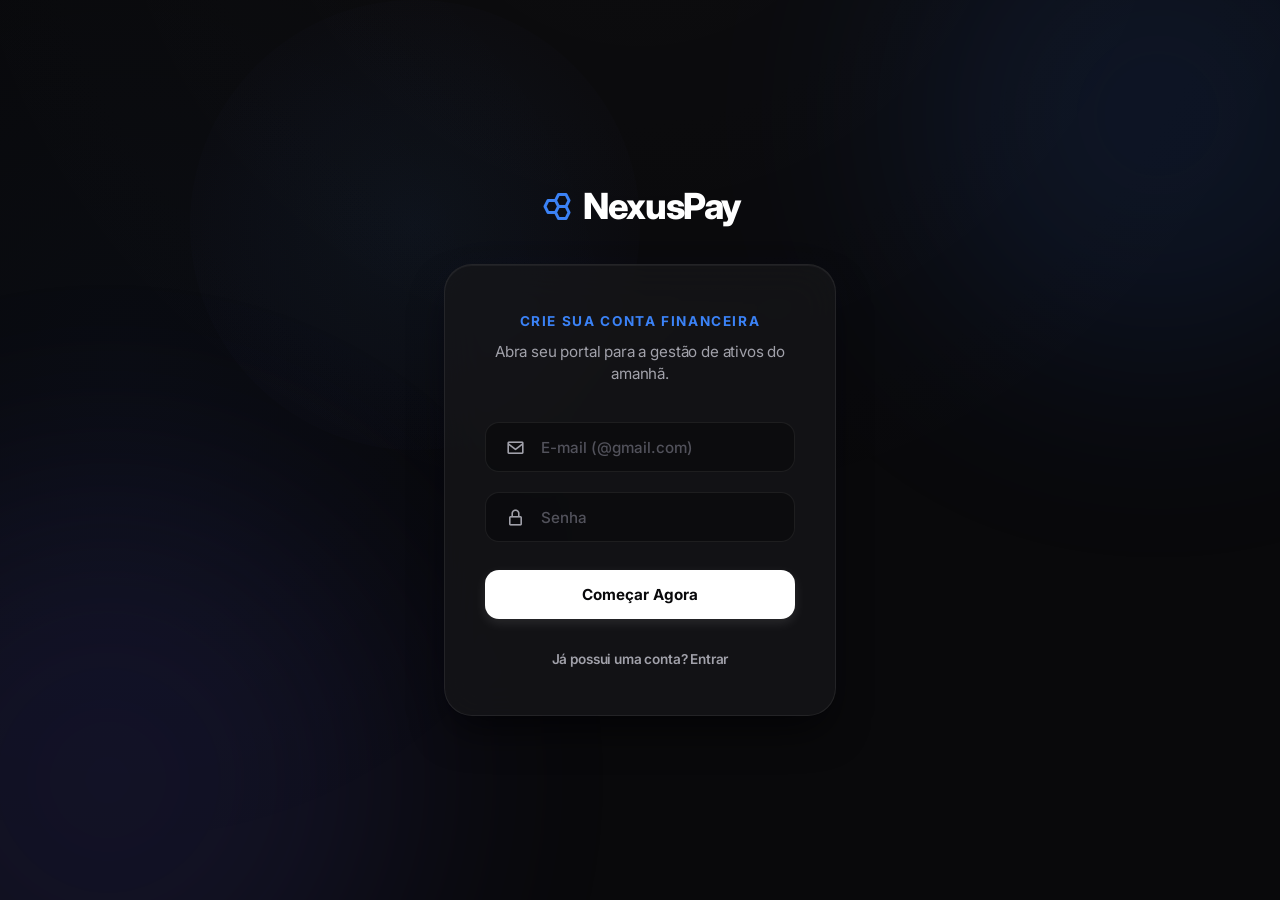
==== commit 2598949b: "Redesigner Feito por AI , Adição de Aulas na área de aprendizado da NexusPay" ====
--- a/index.html
+++ b/index.html
@@ -1,75 +1,82 @@
 <!DOCTYPE html>
-<html lang="pt-br">
+<html lang="pt-BR">
 
 <head>
     <meta charset="UTF-8">
     <meta name="viewport" content="width=device-width, initial-scale=1.0">
-    <title>Login - NEBULA Financial</title>
+    <title>NexusPay - Criar Conta</title>
+    
+    <!-- CSS -->
     <link rel="stylesheet" href="style.css">
+    
+    <!-- Fonts -->
     <link rel="preconnect" href="https://fonts.googleapis.com">
     <link rel="preconnect" href="https://fonts.gstatic.com" crossorigin>
     <link href="https://fonts.googleapis.com/css2?family=Inter:wght@300;400;500;600;700;800&display=swap" rel="stylesheet">
+    
+    <!-- Icons -->
     <link href="https://cdn.jsdelivr.net/npm/boxicons@2.1.4/css/boxicons.min.css" rel="stylesheet">
 </head>
 
 <body>
 
-    <div class="space-background"></div>
+    <!-- Ambient background animations -->
+    <div class="interactive-glow" id="mouse-glow"></div>
+    <div class="glow-sphere c1"></div>
+    <div class="glow-sphere c2"></div>
 
     <div class="login-page-container">
 
-        <div class="nebula-logo-container">
+        <!-- Logo with iconic hive -->
+        <header class="nebula-logo-container">
+            <h1 class="logo-text"><i class='bx bx-hive'></i> NexusPay</h1>
+        </header>
 
-            <h1 class="logo-text">NexusPay</h1>
-        </div>
+        <!-- Main Panel -->
+        <main class="login-panel">
+            <div class="login-header">
+                <h2>CRIE SUA CONTA FINANCEIRA</h2>
+                <p>Abra seu portal para a gestão de ativos do amanhã.</p>
+            </div>
 
-        <main class="login-panel">
-            <header class="login-header">
-                <h2>BEM-VINDO AO SEU UNIVERSO FINANCEIRO</h2>
-                <p>Faça login para gerenciar seu patrimônio e futuro.</p>
-            </header>
-
-            <div class="login-form">
+            <!-- Formulário sem submit default para controle por JS -->
+            <form class="login-form" onsubmit="event.preventDefault(); criar();">
+                <!-- Email -->
                 <div class="input-group">
-                    <label for="email"><i class='bx bx-envelope'></i></label>
-                    <input type="email" id="email" name="email" placeholder="Email" required>
+                    <label for="email" aria-label="E-mail"><i class='bx bx-envelope'></i></label>
+                    <input type="email" id="email" name="email" placeholder="E-mail (@gmail.com)" required autocomplete="email">
                 </div>
 
+                <!-- Senha -->
                 <div class="input-group">
-                    <label for="password"><i class='bx bx-lock-alt'></i></label>
-                    <input type="password" id="senha" name="password" placeholder="Senha" required>
+                    <label for="senha" aria-label="Senha"><i class='bx bx-lock-alt'></i></label>
+                    <input type="password" id="senha" name="password" placeholder="Senha" required autocomplete="new-password">
                 </div>
 
+                <!-- Botão de Cadastro -->
+                <button type="submit" class="btn-primary btn-login">
+                    Começar Agora
+                </button>
 
-
-                <button type="submit" class="btn-primary btn-login" onclick="criar()">Cadastrar</button>
-
-                <a style="color: white; text-decoration: none; " href="./html/login.html">Já tem conta?</a>
-
-                </di>
-
-
+                <!-- Link de redirecionamento -->
+                <a class="nav-redirect-link" href="./html/login.html">Já possui uma conta? Entrar</a>
+            </form>
         </main>
 
     </div>
-    <div class="space-background"></div>
 
-    <div class="comets-container">
-        <div class="comet"></div>
-        <div class="comet"></div>
-        <div class="comet"></div>
-        <div class="comet"></div>
-        <div class="comet"></div>
-        <div class="comet"></div>
-        <div class="comet"></div>
-        <div class="comet"></div>
-        <div class="comet"></div>
-        <div class="comet"></div>
-        <div class="comet"></div>
-        <div class="comet"></div>
-    </div>
-
+    <!-- Scripts -->
     <script src="./js/Cadastro.js"></script>
+    <script>
+        // Interactive Mouse Glow Tracker
+        const glow = document.getElementById('mouse-glow');
+        if (glow) {
+            document.addEventListener('mousemove', (e) => {
+                glow.style.left = e.clientX + 'px';
+                glow.style.top = e.clientY + 'px';
+            });
+        }
+    </script>
 </body>
 
 </html>
--- a/style.css
+++ b/style.css
@@ -7,7 +7,7 @@
   --bg-surface-hover: #27272a; /* Zinc 800 */
   
   --border-subtle: rgba(255, 255, 255, 0.04);
-  --border-light: rgba(255, 255, 255, 0.08);
+  --border-light: rgba(255, 255, 255, 0.07);
   --border-strong: rgba(255, 255, 255, 0.15);
 
   --accent-primary: #f8fafc;
@@ -40,80 +40,150 @@
   justify-content: center;
   align-items: center;
   overflow: hidden;
+  position: relative;
   -webkit-font-smoothing: antialiased;
   letter-spacing: -0.01em;
 }
 
-/* Ambient Background Background */
+/* Ambient Radial Mesh Gradients */
 body::before {
   content: '';
   position: fixed;
   top: 0; left: 0; width: 100%; height: 100%;
   background: 
-    radial-gradient(circle at 50% -20%, rgba(255, 255, 255, 0.03) 0%, transparent 50%),
-    radial-gradient(circle at -10% 50%, rgba(59, 130, 246, 0.02) 0%, transparent 40%);
+    radial-gradient(circle at 50% -20%, rgba(255, 255, 255, 0.02) 0%, transparent 60%),
+    radial-gradient(circle at 10% 40%, rgba(59, 130, 246, 0.03) 0%, transparent 40%);
+  z-index: -3;
+  pointer-events: none;
+}
+
+/* Glowing Ambient Spheres */
+.glow-sphere {
+  position: fixed;
+  border-radius: 50%;
+  filter: blur(120px);
+  opacity: 0.12;
+  z-index: -2;
+  pointer-events: none;
+}
+
+.glow-sphere.c1 {
+  top: -15%;
+  right: -10%;
+  width: 500px;
+  height: 500px;
+  background: radial-gradient(circle, var(--accent-blue) 0%, #1d4ed8 100%);
+}
+
+.glow-sphere.c2 {
+  bottom: -20%;
+  left: -15%;
+  width: 600px;
+  height: 600px;
+  background: radial-gradient(circle, #6366f1 0%, #4f46e5 100%);
+}
+
+/* Interactive Cursor Glow */
+.interactive-glow {
+  position: fixed;
+  width: 450px;
+  height: 450px;
+  background: radial-gradient(circle, rgba(59, 130, 246, 0.06) 0%, rgba(99, 102, 241, 0.01) 70%, transparent 100%);
+  border-radius: 50%;
+  transform: translate(-50%, -50%);
+  pointer-events: none;
   z-index: -1;
-}
-
-/* Container */
+  mix-blend-mode: screen;
+  transition: width 0.2s ease, height 0.2s ease;
+}
+
+/* Auth Container */
 .login-page-container {
   display: flex;
   flex-direction: column;
   align-items: center;
   width: 100%;
   max-width: 440px;
-  padding: 20px;
-  animation: slideUp 0.6s var(--ease-out-expo);
+  padding: 24px;
+  animation: slideUp 0.8s var(--ease-out-expo);
 }
 
 @keyframes slideUp {
-  from { opacity: 0; transform: translateY(20px); }
+  from { opacity: 0; transform: translateY(30px); }
   to { opacity: 1; transform: translateY(0); }
 }
 
 /* Logo */
 .nebula-logo-container {
-  margin-bottom: 2.5rem;
+  margin-bottom: 2.25rem;
   text-align: center;
 }
 
 .logo-text {
-  font-size: 2rem;
+  font-size: 2.25rem;
   font-weight: 800;
   letter-spacing: -0.04em;
   color: var(--text-pure);
-}
-
-/* Panel */
+  display: flex;
+  align-items: center;
+  gap: 0.6rem;
+}
+
+.logo-text i {
+  color: var(--accent-blue);
+  animation: floatLogo 4s ease-in-out infinite;
+}
+
+@keyframes floatLogo {
+  0%, 100% { transform: translateY(0); }
+  50% { transform: translateY(-5px); }
+}
+
+/* Main Panel (High-End Glassmorphism) */
 .login-panel {
-  background: var(--bg-surface);
+  background: rgba(24, 24, 27, 0.7);
+  backdrop-filter: blur(20px);
+  -webkit-backdrop-filter: blur(20px);
   border: 1px solid var(--border-light);
-  border-radius: 24px;
+  border-radius: 28px;
   padding: 3rem 2.5rem;
   width: 100%;
-  box-shadow: var(--shadow-lg), var(--shadow-inset);
+  box-shadow: 
+    var(--shadow-lg), 
+    var(--shadow-inset),
+    0 0 40px rgba(59, 130, 246, 0.03);
+  transition: border-color 0.3s ease, box-shadow 0.3s ease;
+}
+
+.login-panel:hover {
+  border-color: rgba(255, 255, 255, 0.12);
+  box-shadow: 
+    var(--shadow-lg), 
+    var(--shadow-inset),
+    0 0 60px rgba(59, 130, 246, 0.05);
 }
 
 .login-header {
   text-align: center;
-  margin-bottom: 2.5rem;
+  margin-bottom: 2.25rem;
 }
 
 .login-header h2 {
-  font-size: 0.9rem;
+  font-size: 0.85rem;
   font-weight: 700;
   text-transform: uppercase;
-  letter-spacing: 0.1em;
-  color: var(--text-pure);
+  letter-spacing: 0.12em;
+  color: var(--accent-blue);
   margin-bottom: 0.75rem;
 }
 
 .login-header p {
   color: var(--text-secondary);
   font-size: 0.95rem;
-}
-
-/* Form */
+  line-height: 1.5;
+}
+
+/* Form Styles */
 .login-form {
   display: flex;
   flex-direction: column;
@@ -123,32 +193,39 @@
 .input-group {
   display: flex;
   align-items: center;
-  background: var(--bg-deep);
+  background: rgba(9, 9, 11, 0.6);
   border: 1px solid var(--border-light);
-  border-radius: 12px;
-  padding: 0.85rem 1.25rem;
+  border-radius: 14px;
+  padding: 0.9rem 1.25rem;
   gap: 1rem;
-  transition: border-color 0.2s ease, box-shadow 0.2s ease;
+  transition: all 0.3s var(--ease-out-expo);
 }
 
 .input-group:focus-within {
-  border-color: var(--text-pure);
+  border-color: rgba(59, 130, 246, 0.6);
+  background: rgba(9, 9, 11, 0.9);
+  box-shadow: 0 0 0 3px rgba(59, 130, 246, 0.15);
 }
 
 .input-group label {
-  color: var(--text-tertiary);
-  font-size: 1.1rem;
-  display: flex;
-  align-items: center;
+  color: var(--text-secondary);
+  font-size: 1.2rem;
+  display: flex;
+  align-items: center;
+  transition: color 0.3s ease;
+}
+
+.input-group:focus-within label {
+  color: var(--accent-blue);
 }
 
 .input-group input {
   background: transparent;
   border: none;
   outline: none;
-  color: var(--text-primary);
+  color: var(--text-pure);
   font-family: inherit;
-  font-size: 1rem;
+  font-size: 0.95rem;
   font-weight: 500;
   width: 100%;
 }
@@ -157,19 +234,20 @@
   color: var(--text-tertiary);
 }
 
-/* Button */
+/* Premium Login Button */
 .btn-primary {
   background: var(--text-pure);
   color: var(--bg-deep);
   border: none;
-  padding: 1rem;
-  border-radius: 12px;
+  padding: 0.95rem;
+  border-radius: 14px;
   font-family: inherit;
-  font-size: 1rem;
+  font-size: 0.95rem;
   font-weight: 700;
   cursor: pointer;
-  transition: all 0.2s var(--ease-out-expo);
+  transition: all 0.3s var(--ease-out-expo);
   margin-top: 0.5rem;
+  box-shadow: 0 4px 12px rgba(255, 255, 255, 0.1);
   display: flex;
   align-items: center;
   justify-content: center;
@@ -178,28 +256,92 @@
 .btn-primary:hover {
   transform: translateY(-2px);
   background: #e4e4e7;
+  box-shadow: 0 6px 16px rgba(255, 255, 255, 0.15);
 }
 
 .btn-primary:active {
   transform: translateY(0);
 }
 
-/* Links */
-.login-form a {
+/* Navigation Links */
+.nav-redirect-link {
   text-align: center;
   color: var(--text-secondary);
   text-decoration: none;
+  font-size: 0.85rem;
+  font-weight: 600;
+  transition: color 0.2s ease;
+  margin-top: 0.75rem;
+  display: block;
+}
+
+.nav-redirect-link:hover {
+  color: var(--text-pure);
+  text-decoration: underline;
+}
+
+/* Premium Glassmorphic Custom Toast */
+.nexus-toast {
+  position: fixed;
+  top: 24px;
+  right: 24px;
+  background: rgba(24, 24, 27, 0.85);
+  backdrop-filter: blur(16px);
+  -webkit-backdrop-filter: blur(16px);
+  border: 1px solid var(--border-light);
+  padding: 1rem 1.5rem;
+  border-radius: 16px;
+  display: flex;
+  align-items: center;
+  gap: 12px;
+  z-index: 9999;
+  box-shadow: 
+    0 20px 40px rgba(0, 0, 0, 0.6),
+    0 0 20px rgba(59, 130, 246, 0.05);
+  transform: translateY(-30px) scale(0.95);
+  opacity: 0;
+  transition: all 0.4s var(--ease-out-expo);
+  pointer-events: none;
+  max-width: 380px;
+}
+
+.nexus-toast.show {
+  transform: translateY(0) scale(1);
+  opacity: 1;
+}
+
+.nexus-toast i {
+  font-size: 1.35rem;
+}
+
+.nexus-toast.success {
+  border-color: rgba(16, 185, 129, 0.2);
+}
+.nexus-toast.success i {
+  color: #10b981;
+}
+
+.nexus-toast.error {
+  border-color: rgba(244, 63, 94, 0.2);
+}
+.nexus-toast.error i {
+  color: #f43f5e;
+}
+
+.nexus-toast span {
   font-size: 0.9rem;
   font-weight: 500;
-  transition: color 0.2s ease;
-  margin-top: 0.5rem;
-}
-
-.login-form a:hover {
-  color: var(--text-pure);
-}
-
-/* Space background and comets cleanup (Hiding them if they remain in HTML) */
-.space-background, .comets-container {
-  display: none !important;
-}
+  color: var(--text-primary);
+  line-height: 1.4;
+}
+
+/* Responsive adjustments */
+@media (max-width: 480px) {
+  .login-panel {
+    padding: 2.25rem 1.75rem;
+    border-radius: 24px;
+  }
+  .logo-text {
+    font-size: 2rem;
+  }
+}
